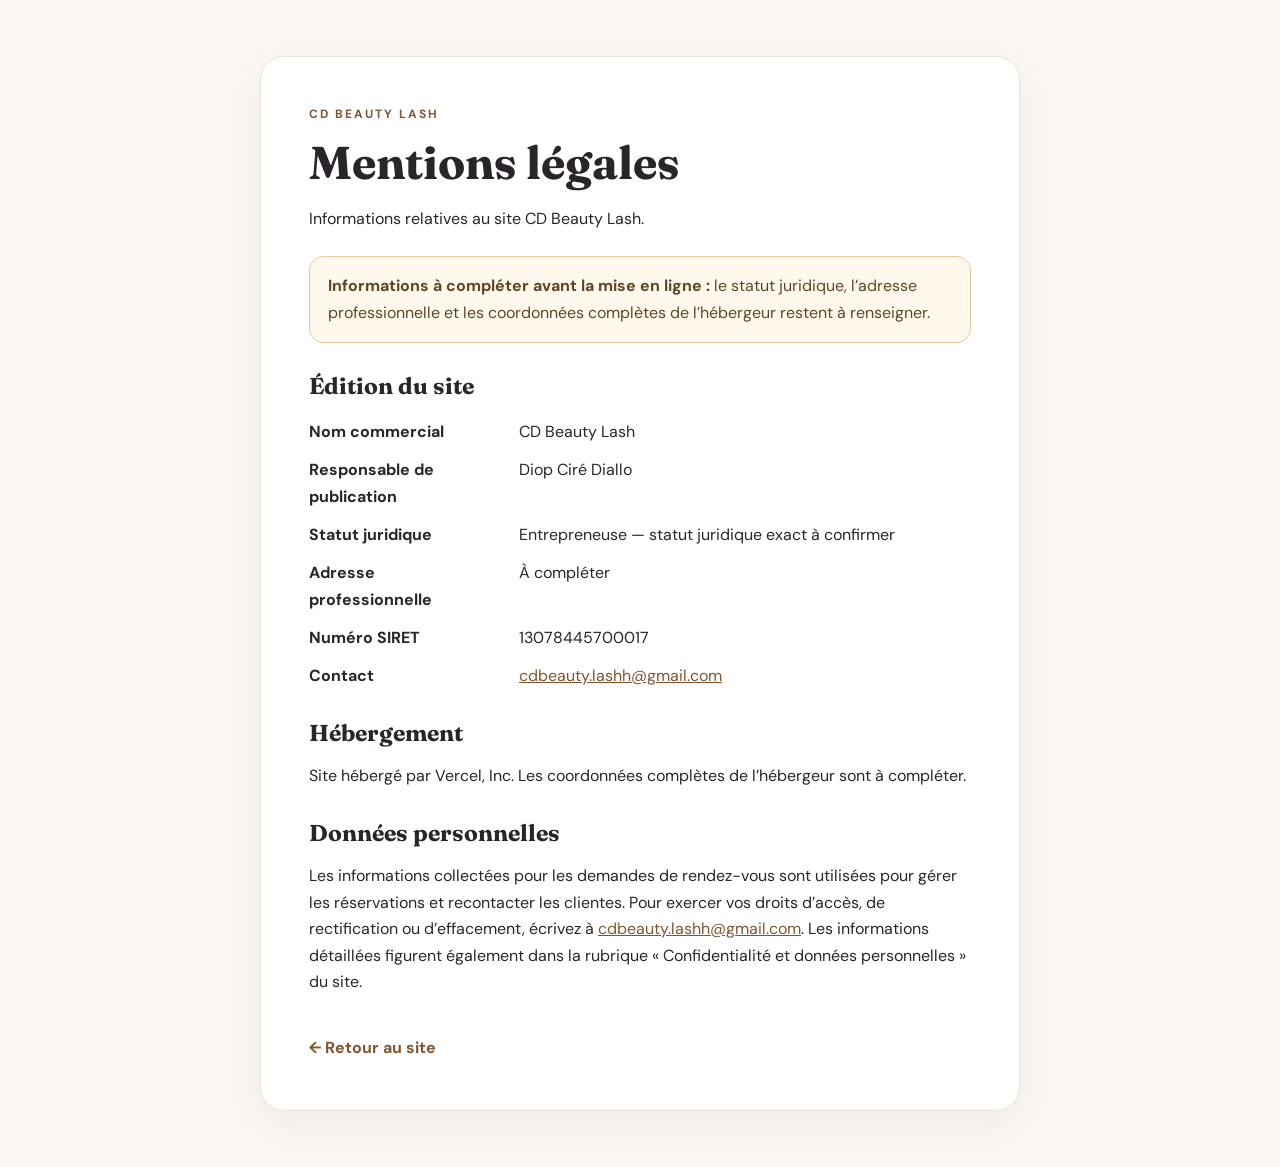
==== mentions-legales.html @ 824c9fbf "dfqs" ====
<!DOCTYPE html>
<html lang="fr">
<head>
  <meta charset="UTF-8">
  <meta name="viewport" content="width=device-width, initial-scale=1.0">
  <title>Mentions légales — CD Beauty Lash</title>
  <link rel="preconnect" href="https://fonts.googleapis.com">
  <link rel="preconnect" href="https://fonts.gstatic.com" crossorigin>
  <link href="https://fonts.googleapis.com/css2?family=DM+Sans:wght@400;500;600;700&family=Fraunces:opsz,wght@9..144,400;9..144,500;9..144,600&display=swap" rel="stylesheet">
  <style>
    :root{font-family:'DM Sans',sans-serif;color:#29252a;background:#faf7f2;font-synthesis:none;text-rendering:optimizeLegibility}
    *{box-sizing:border-box}
    body{margin:0;line-height:1.65}
    main{width:min(100% - 32px,760px);margin:56px auto}
    .card{padding:clamp(24px,6vw,48px);background:#fff;border:1px solid #efe3d5;border-radius:24px;box-shadow:0 12px 36px #29252a0d}
    h1,h2{font-family:'Fraunces',serif;line-height:1.2}
    h1{margin:0 0 8px;font-size:clamp(32px,7vw,46px)}
    h2{margin:30px 0 8px;font-size:23px}
    .eyebrow{margin:0 0 10px;color:#80552f;font-size:12px;font-weight:700;letter-spacing:2px;text-transform:uppercase}
    .notice{margin:24px 0;padding:16px 18px;border:1px solid #e8c99e;border-radius:14px;background:#fff9ed;color:#604522}
    dl{display:grid;grid-template-columns:minmax(135px,190px) 1fr;gap:12px 20px;margin:18px 0}
    dt{font-weight:700}
    dd{margin:0}
    a{color:#80552f}
    .back{display:inline-block;margin-top:24px;font-weight:700;text-decoration:none}
    .back:hover{text-decoration:underline}
    @media(max-width:520px){main{margin:20px auto}dl{grid-template-columns:1fr;gap:2px}dd{margin-bottom:12px}}
  </style>
</head>
<body>
  <main>
    <article class="card">
      <p class="eyebrow">CD Beauty Lash</p>
      <h1>Mentions légales</h1>
      <p>Informations relatives au site CD Beauty Lash.</p>

      <p class="notice"><strong>Informations à compléter avant la mise en ligne :</strong> le statut juridique, l’adresse professionnelle et les coordonnées complètes de l’hébergeur restent à renseigner.</p>

      <h2>Édition du site</h2>
      <dl>
        <dt>Nom commercial</dt>
        <dd>CD Beauty Lash</dd>
        <dt>Responsable de publication</dt>
        <dd>Diop Ciré Diallo</dd>
        <dt>Statut juridique</dt>
        <dd>Entrepreneuse — statut juridique exact à confirmer</dd>
        <dt>Adresse professionnelle</dt>
        <dd>À compléter</dd>
        <dt>Numéro SIRET</dt>
        <dd>13078445700017</dd>
        <dt>Contact</dt>
        <dd><a href="mailto:cdbeauty.lashh@gmail.com">cdbeauty.lashh@gmail.com</a></dd>
      </dl>

      <h2>Hébergement</h2>
      <p>Site hébergé par Vercel, Inc. Les coordonnées complètes de l’hébergeur sont à compléter.</p>

      <h2>Données personnelles</h2>
      <p>Les informations collectées pour les demandes de rendez-vous sont utilisées pour gérer les réservations et recontacter les clientes. Pour exercer vos droits d’accès, de rectification ou d’effacement, écrivez à <a href="mailto:cdbeauty.lashh@gmail.com">cdbeauty.lashh@gmail.com</a>. Les informations détaillées figurent également dans la rubrique « Confidentialité et données personnelles » du site.</p>

      <a class="back" href="index.html">← Retour au site</a>
    </article>
  </main>
</body>
</html>
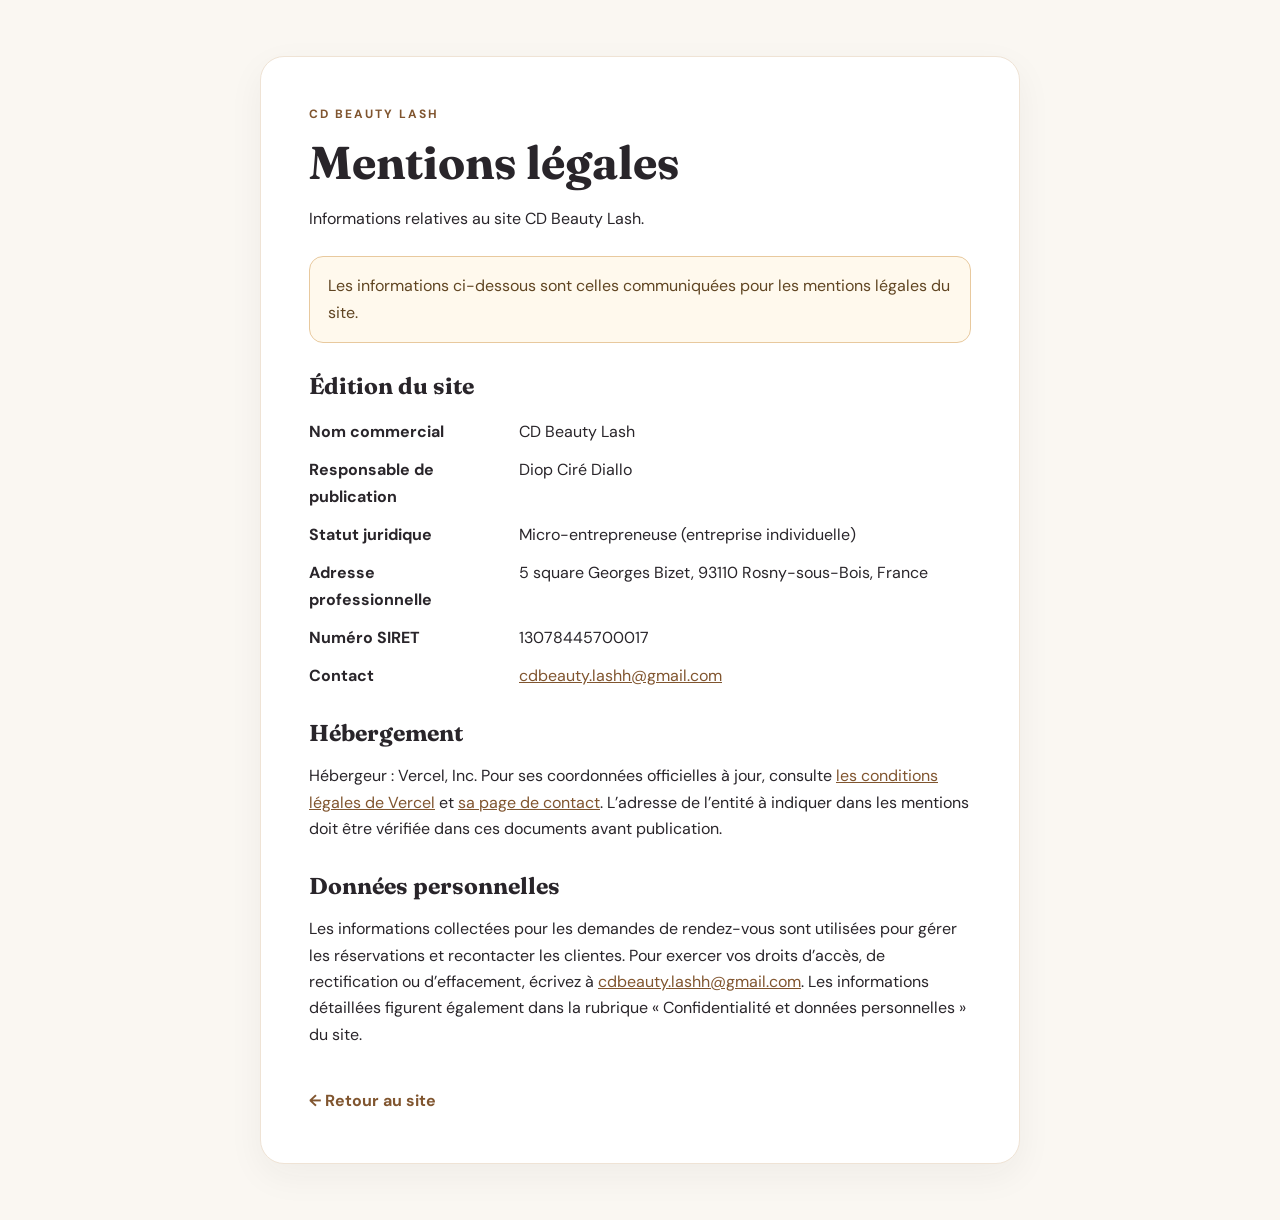
==== commit 021908b4: "fdh" ====
--- a/mentions-legales.html
+++ b/mentions-legales.html
@@ -34,7 +34,7 @@
       <h1>Mentions légales</h1>
       <p>Informations relatives au site CD Beauty Lash.</p>
 
-      <p class="notice"><strong>Informations à compléter avant la mise en ligne :</strong> le statut juridique, l’adresse professionnelle et les coordonnées complètes de l’hébergeur restent à renseigner.</p>
+      <p class="notice">Les informations ci-dessous sont celles communiquées pour les mentions légales du site.</p>
 
       <h2>Édition du site</h2>
       <dl>
@@ -43,17 +43,16 @@
         <dt>Responsable de publication</dt>
         <dd>Diop Ciré Diallo</dd>
         <dt>Statut juridique</dt>
-        <dd>Entrepreneuse — statut juridique exact à confirmer</dd>
+        <dd>Micro-entrepreneuse (entreprise individuelle)</dd>
         <dt>Adresse professionnelle</dt>
-        <dd>À compléter</dd>
+        <dd>5 square Georges Bizet, 93110 Rosny-sous-Bois, France</dd>
         <dt>Numéro SIRET</dt>
         <dd>13078445700017</dd>
         <dt>Contact</dt>
         <dd><a href="mailto:cdbeauty.lashh@gmail.com">cdbeauty.lashh@gmail.com</a></dd>
       </dl>
-
       <h2>Hébergement</h2>
-      <p>Site hébergé par Vercel, Inc. Les coordonnées complètes de l’hébergeur sont à compléter.</p>
+      <p>Hébergeur : Vercel, Inc. Pour ses coordonnées officielles à jour, consulte <a href="https://vercel.com/legal/terms" target="_blank" rel="noopener noreferrer">les conditions légales de Vercel</a> et <a href="https://vercel.com/contact" target="_blank" rel="noopener noreferrer">sa page de contact</a>. L’adresse de l’entité à indiquer dans les mentions doit être vérifiée dans ces documents avant publication.</p>
 
       <h2>Données personnelles</h2>
       <p>Les informations collectées pour les demandes de rendez-vous sont utilisées pour gérer les réservations et recontacter les clientes. Pour exercer vos droits d’accès, de rectification ou d’effacement, écrivez à <a href="mailto:cdbeauty.lashh@gmail.com">cdbeauty.lashh@gmail.com</a>. Les informations détaillées figurent également dans la rubrique « Confidentialité et données personnelles » du site.</p>
